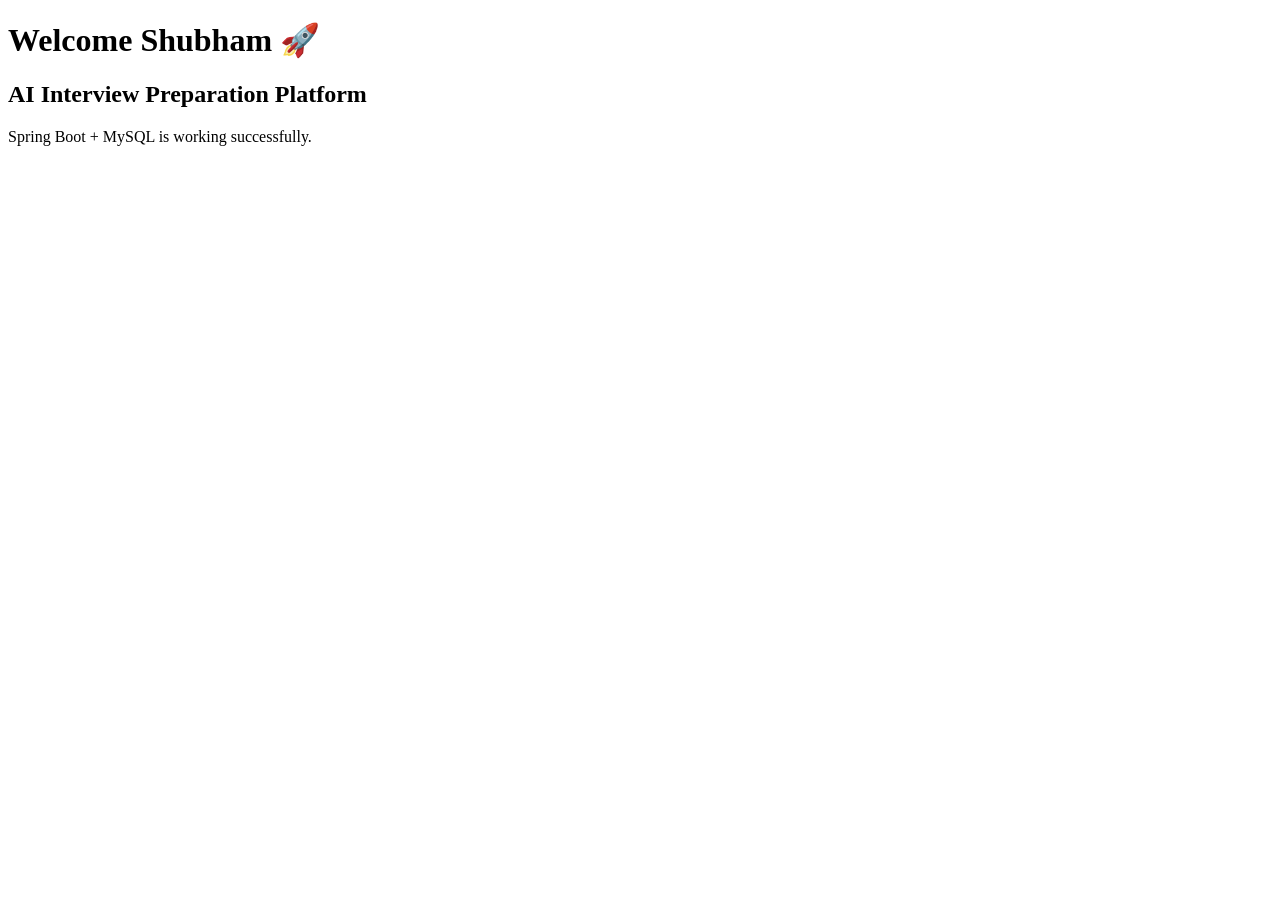
==== src/main/resources/templates/index.html @ f9ff6818 "Phase 0: Initial Spring Boot and MySQL setup" ====
<!DOCTYPE html>
<html>
<head>
    <title>AI Interview Preparation Platform</title>
</head>
<body>

<h1>Welcome Shubham 🚀</h1>

<h2>AI Interview Preparation Platform</h2>

<p>Spring Boot + MySQL is working successfully.</p>

</body>
</html>
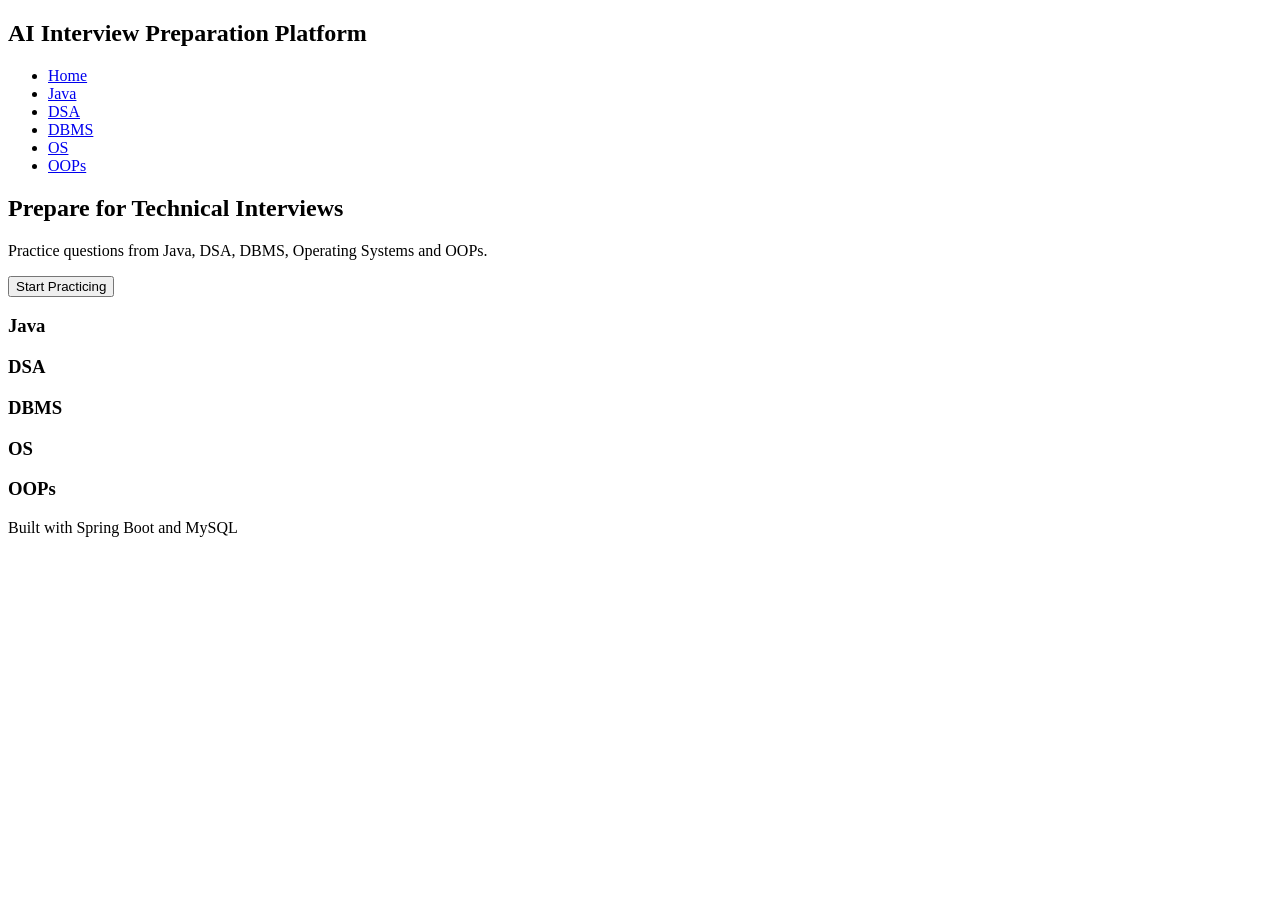
==== commit 099741cf: "Phase 0: Initial Spring Boot and MySQL setup Phase 1: Homepage and category pages completed" ====
--- a/src/main/resources/templates/index.html
+++ b/src/main/resources/templates/index.html
@@ -1,15 +1,65 @@
 <!DOCTYPE html>
-<html>
+<html xmlns:th="http://www.thymeleaf.org">
 <head>
     <title>AI Interview Preparation Platform</title>
+    <link rel="stylesheet" href="/style.css">
 </head>
+
 <body>
 
-<h1>Welcome Shubham 🚀</h1>
+<nav>
+    <h2>AI Interview Preparation Platform</h2>
 
-<h2>AI Interview Preparation Platform</h2>
+    <ul>
+        <li><a href="/">Home</a></li>
+        <li><a href="/java">Java</a></li>
+        <li><a href="/dsa">DSA</a></li>
+        <li><a href="/dbms">DBMS</a></li>
+        <li><a href="/os">OS</a></li>
+        <li><a href="/oops">OOPs</a></li>
+    </ul>
+</nav>
 
-<p>Spring Boot + MySQL is working successfully.</p>
+<section class="hero">
+    <h1>Prepare for Technical Interviews</h1>
+
+    <p>
+        Practice questions from Java, DSA, DBMS,
+        Operating Systems and OOPs.
+    </p>
+
+    <a href="/java">
+        <button>Start Practicing</button>
+    </a>
+</section>
+
+<section class="categories">
+
+    <div class="card">
+        <h3>Java</h3>
+    </div>
+
+    <div class="card">
+        <h3>DSA</h3>
+    </div>
+
+    <div class="card">
+        <h3>DBMS</h3>
+    </div>
+
+    <div class="card">
+        <h3>OS</h3>
+    </div>
+
+    <div class="card">
+        <h3>OOPs</h3>
+    </div>
+
+</section>
+
+<footer>
+    Built with Spring Boot and MySQL
+</footer>
 
 </body>
 </html>
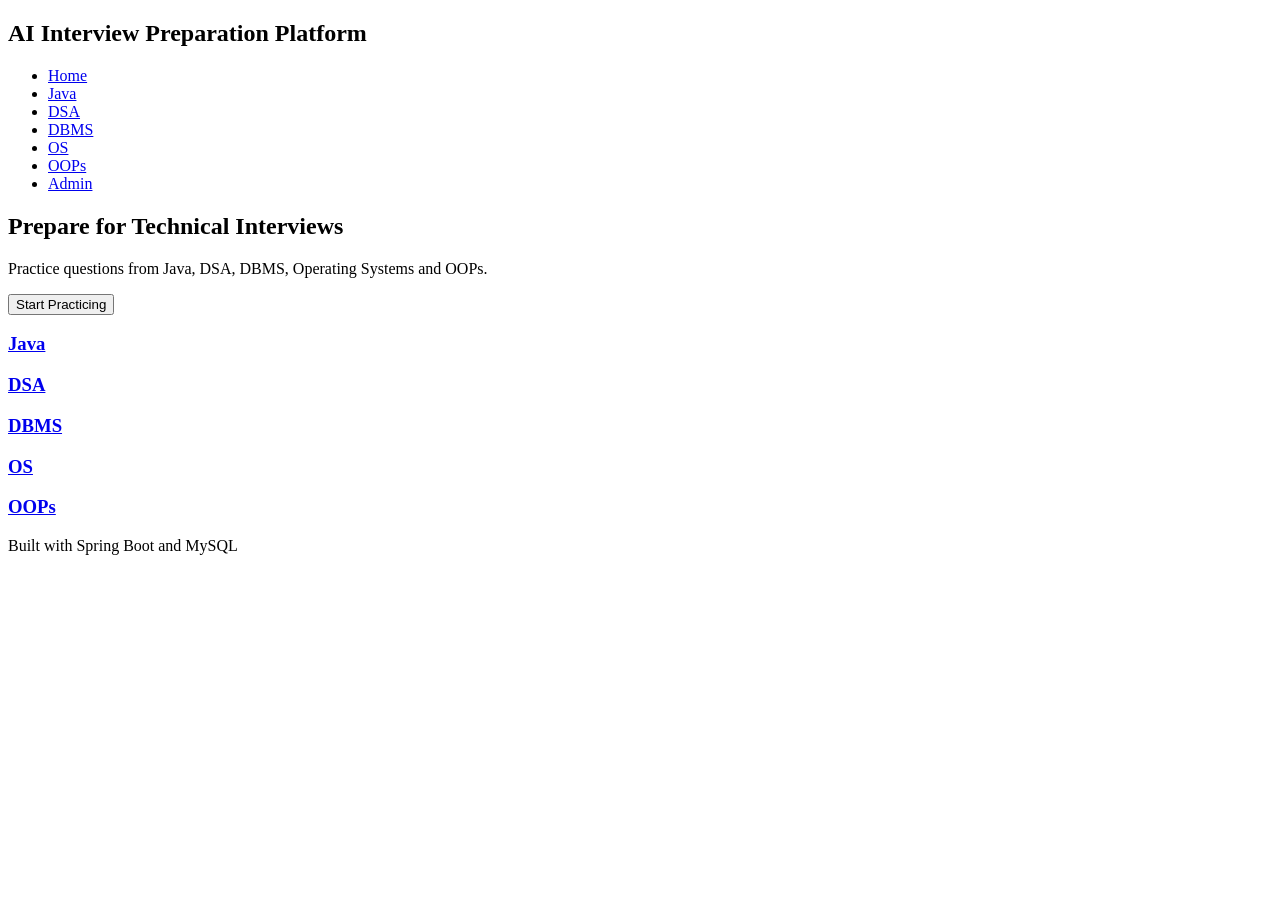
==== commit 0627f351: "Complete Phase 3: Database integration and dynamic question pages" ====
--- a/src/main/resources/templates/index.html
+++ b/src/main/resources/templates/index.html
@@ -2,7 +2,7 @@
 <html xmlns:th="http://www.thymeleaf.org">
 <head>
     <title>AI Interview Preparation Platform</title>
-    <link rel="stylesheet" href="/style.css">
+    <link rel="stylesheet" href="/css/style.css">
 </head>
 
 <body>
@@ -17,6 +17,7 @@
         <li><a href="/dbms">DBMS</a></li>
         <li><a href="/os">OS</a></li>
         <li><a href="/oops">OOPs</a></li>
+        <li><a href="/add-question">Admin</a></li>
     </ul>
 </nav>
 
@@ -28,32 +29,32 @@
         Operating Systems and OOPs.
     </p>
 
-    <a href="/java">
+    <a th:href="@{/subjects}">
         <button>Start Practicing</button>
     </a>
 </section>
 
 <section class="categories">
 
-    <div class="card">
+    <a href="/java" class="card">
         <h3>Java</h3>
-    </div>
+    </a>
 
-    <div class="card">
+    <a href="/dsa" class="card">
         <h3>DSA</h3>
-    </div>
+    </a>
 
-    <div class="card">
+    <a href="/dbms" class="card">
         <h3>DBMS</h3>
-    </div>
+    </a>
 
-    <div class="card">
+    <a href="/os" class="card">
         <h3>OS</h3>
-    </div>
+    </a>
 
-    <div class="card">
+    <a href="/oops" class="card">
         <h3>OOPs</h3>
-    </div>
+    </a>
 
 </section>
 
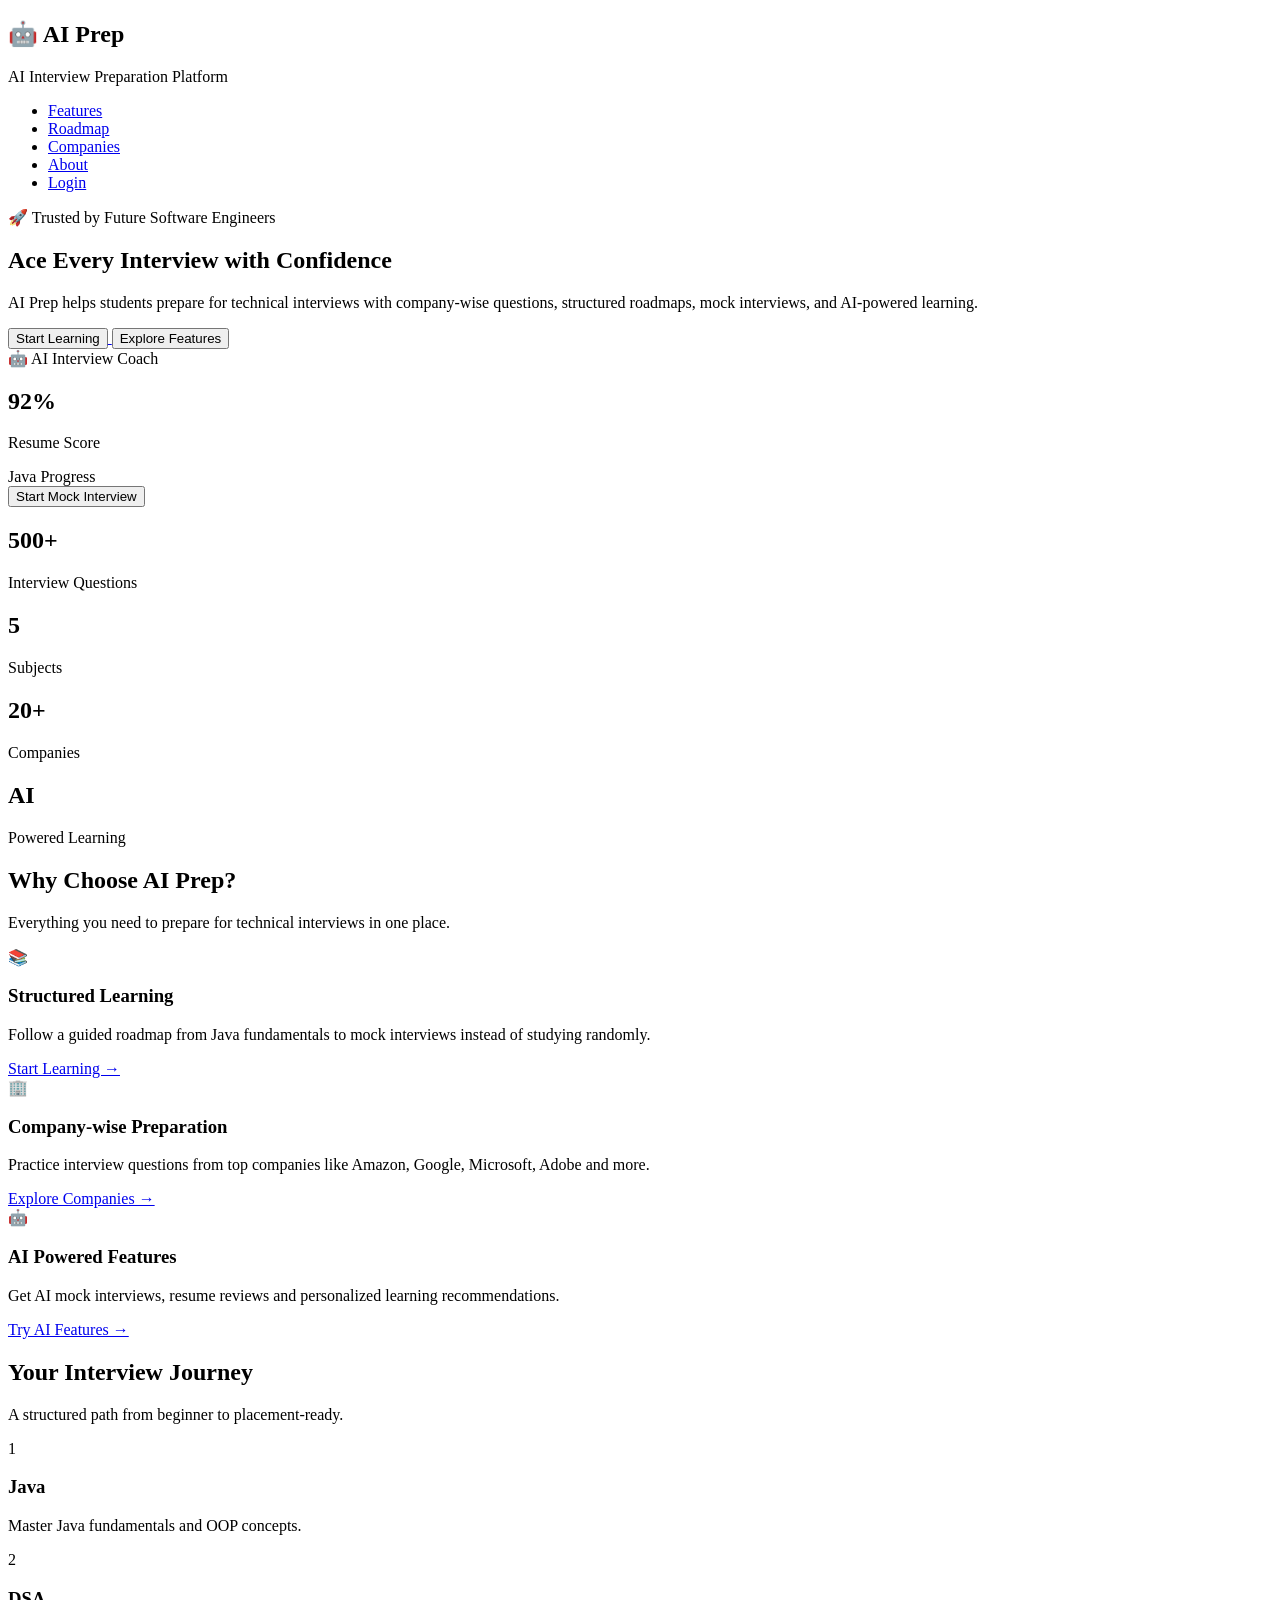
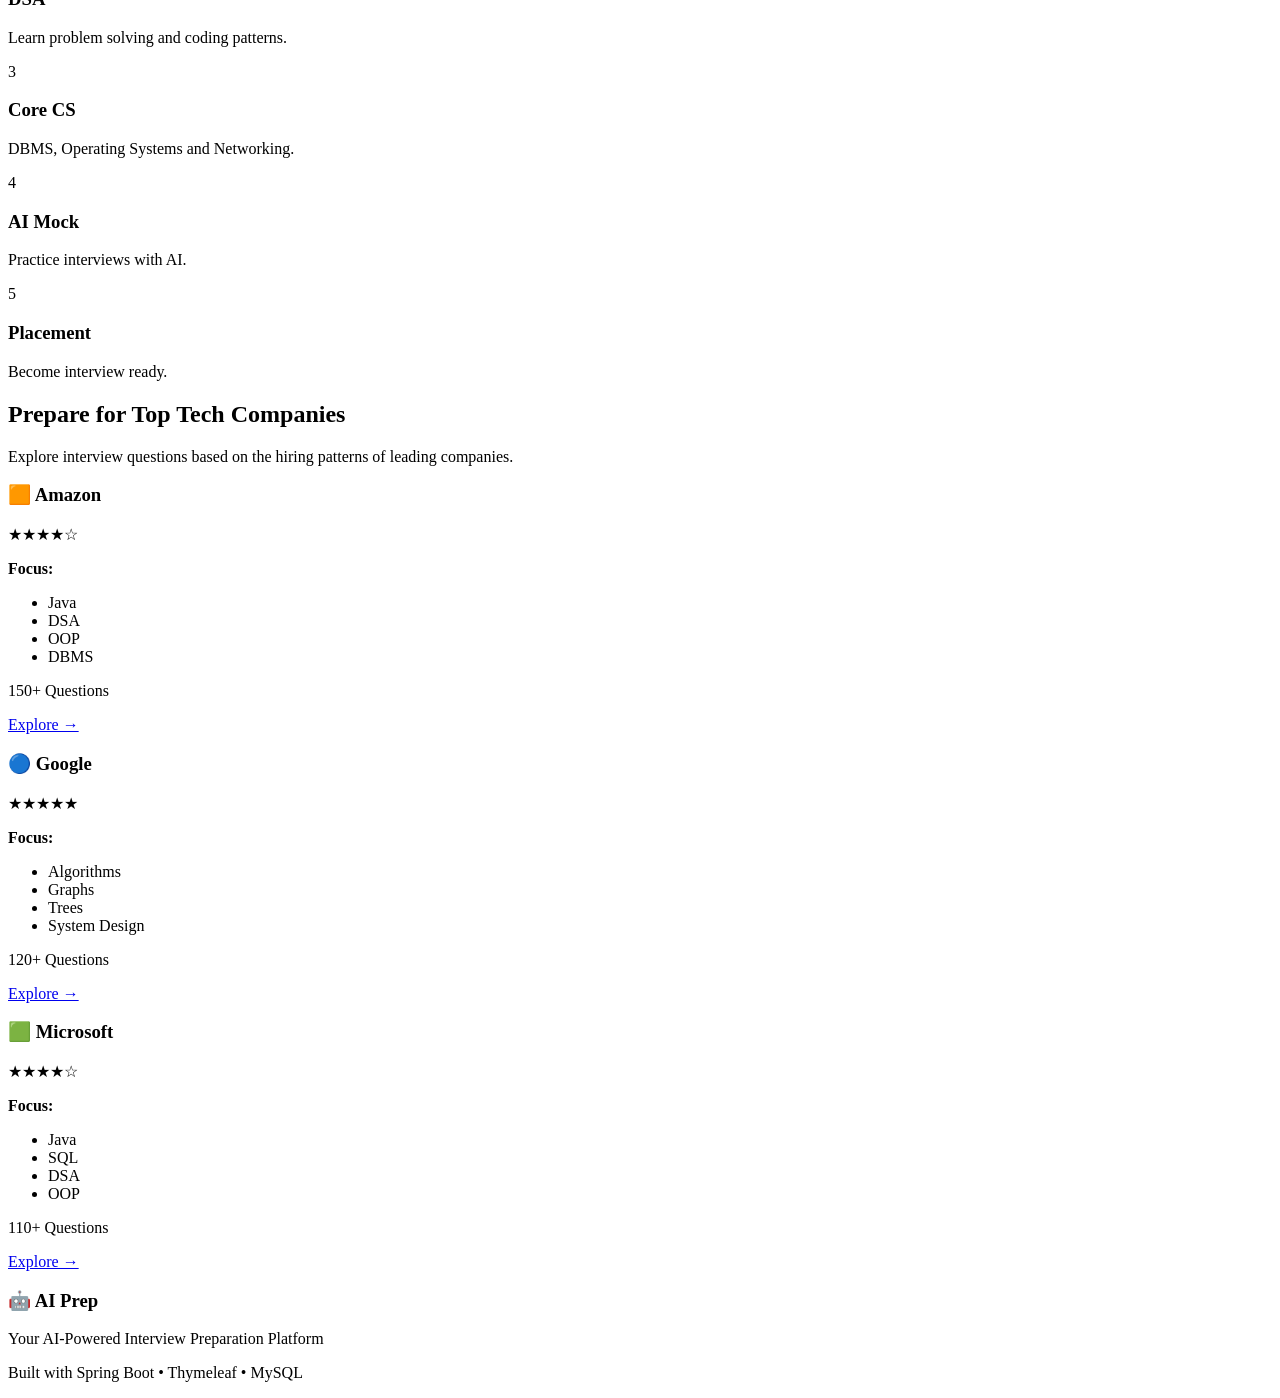
==== commit 8c030e16: "Phase 4: Modern landing page redesign" ====
--- a/src/main/resources/templates/index.html
+++ b/src/main/resources/templates/index.html
@@ -1,66 +1,352 @@
 <!DOCTYPE html>
 <html xmlns:th="http://www.thymeleaf.org">
 <head>
-    <title>AI Interview Preparation Platform</title>
+    <title>AI Prep | Ace Every Interview with Confidence</title>
+    <link rel="preconnect" href="https://fonts.googleapis.com">
+
+    <link rel="preconnect" href="https://fonts.gstatic.com" crossorigin>
+
+    <link href="https://fonts.googleapis.com/css2?family=Inter:wght@300;400;500;600;700;800&display=swap" rel="stylesheet">
     <link rel="stylesheet" href="/css/style.css">
 </head>
 
 <body>
 
-<nav>
-    <h2>AI Interview Preparation Platform</h2>
-
-    <ul>
-        <li><a href="/">Home</a></li>
-        <li><a href="/java">Java</a></li>
-        <li><a href="/dsa">DSA</a></li>
-        <li><a href="/dbms">DBMS</a></li>
-        <li><a href="/os">OS</a></li>
-        <li><a href="/oops">OOPs</a></li>
-        <li><a href="/add-question">Admin</a></li>
+<nav class="navbar">
+
+    <div class="logo">
+        <h2>🤖 AI Prep</h2>
+        <span>AI Interview Preparation Platform</span>
+    </div>
+
+    <ul class="nav-links">
+
+        <li><a href="#features">Features</a></li>
+        <li><a href="#roadmap">Roadmap</a></li>
+        <li><a href="#companies">Companies</a></li>
+        <li><a href="#about">About</a></li>
+
+        <li>
+            <a href="/login" class="login-btn">
+                Login
+            </a>
+        </li>
+
     </ul>
+
 </nav>
 
 <section class="hero">
-    <h1>Prepare for Technical Interviews</h1>
+
+    <div class="hero-left">
+        <div class="hero-badge">
+
+            🚀 Trusted by Future Software Engineers
+
+        </div>
+
+        <h1>
+            Ace Every Interview with Confidence
+        </h1>
+
+        <p>
+
+            AI Prep helps students prepare for technical interviews
+            with company-wise questions, structured roadmaps,
+            mock interviews, and AI-powered learning.
+
+        </p>
+
+        <div class="hero-buttons">
+
+            <a href="/login">
+                <button class="primary-btn">
+                    Start Learning
+                </button>
+            </a>
+
+            <a href="#features">
+                <button class="secondary-btn">
+                    Explore Features
+                </button>
+            </a>
+
+        </div>
+
+    </div>
+
+    <div class="hero-right">
+
+        <div class="hero-placeholder">
+
+            <div class="dashboard-top">
+
+                🤖 AI Interview Coach
+
+            </div>
+
+            <div class="score">
+
+                <h1>92%</h1>
+
+                <p>Resume Score</p>
+
+            </div>
+
+            <div class="progress-box">
+
+                Java Progress
+
+                <div class="progress">
+
+                    <div class="progress-fill"></div>
+
+                </div>
+
+            </div>
+
+            <button class="mock-btn">
+
+                Start Mock Interview
+
+            </button>
+
+        </div>
+
+    </div>
+
+</section>
+<section class="stats">
+
+    <div class="stat-card">
+        <h2>500+</h2>
+        <p>Interview Questions</p>
+    </div>
+
+    <div class="stat-card">
+        <h2>5</h2>
+        <p>Subjects</p>
+    </div>
+
+    <div class="stat-card">
+        <h2>20+</h2>
+        <p>Companies</p>
+    </div>
+
+    <div class="stat-card">
+        <h2>AI</h2>
+        <p>Powered Learning</p>
+    </div>
+
+</section>
+<section id="features" class="features">
+
+    <h2>Why Choose AI Prep?</h2>
+    <p class="section-subtitle">
+        Everything you need to prepare for technical interviews in one place.
+    </p>
+
+    <div class="cards-container">
+
+        <div class="card">
+
+            <div class="card-icon">📚</div>
+
+            <h3>Structured Learning</h3>
+
+            <p>
+                Follow a guided roadmap from Java fundamentals to mock interviews
+                instead of studying randomly.
+            </p>
+
+            <a href="/subjects" class="card-link">
+                Start Learning →
+            </a>
+
+
+        </div>
+
+        <div class="card">
+
+            <div class="card-icon">🏢</div>
+
+            <h3>Company-wise Preparation</h3>
+
+            <p>
+                Practice interview questions from top companies like Amazon,
+                Google, Microsoft, Adobe and more.
+            </p>
+
+            <a href="/companies" class="card-link">
+                Explore Companies →
+            </a>
+
+        </div>
+
+        <div class="card">
+
+            <div class="card-icon">🤖</div>
+
+            <h3>AI Powered Features</h3>
+
+            <p>
+                Get AI mock interviews, resume reviews and personalized
+                learning recommendations.
+            </p>
+
+            <a href="/login" class="card-link">
+                Try AI Features →
+            </a>
+
+        </div>
+
+    </div>
+
+</section>
+<section id="roadmap" class="roadmap">
+
+    <h2>Your Interview Journey</h2>
+
+    <p class="section-subtitle">
+        A structured path from beginner to placement-ready.
+    </p>
+
+    <div class="timeline">
+
+        <div class="timeline-item">
+            <div class="circle">1</div>
+            <h3>Java</h3>
+            <p>Master Java fundamentals and OOP concepts.</p>
+        </div>
+
+        <div class="line"></div>
+
+        <div class="timeline-item">
+            <div class="circle">2</div>
+            <h3>DSA</h3>
+            <p>Learn problem solving and coding patterns.</p>
+        </div>
+
+        <div class="line"></div>
+
+        <div class="timeline-item">
+            <div class="circle">3</div>
+            <h3>Core CS</h3>
+            <p>DBMS, Operating Systems and Networking.</p>
+        </div>
+
+        <div class="line"></div>
+
+        <div class="timeline-item">
+            <div class="circle">4</div>
+            <h3>AI Mock</h3>
+            <p>Practice interviews with AI.</p>
+        </div>
+
+        <div class="line"></div>
+
+        <div class="timeline-item">
+            <div class="circle">5</div>
+            <h3>Placement</h3>
+            <p>Become interview ready.</p>
+        </div>
+
+    </div>
+
+</section>
+<section id="companies" class="companies">
+
+    <h2>Prepare for Top Tech Companies</h2>
+
+    <p class="section-subtitle">
+        Explore interview questions based on the hiring patterns of leading companies.
+    </p>
+
+    <div class="company-grid">
+
+        <div class="company-card">
+
+            <h3>🟧 Amazon</h3>
+
+            <span class="difficulty hard">★★★★☆</span>
+
+            <p><strong>Focus:</strong></p>
+
+            <ul>
+                <li>Java</li>
+                <li>DSA</li>
+                <li>OOP</li>
+                <li>DBMS</li>
+            </ul>
+
+            <p class="question-count">150+ Questions</p>
+
+            <a href="#" class="company-btn">Explore →</a>
+
+        </div>
+
+        <div class="company-card">
+
+            <h3>🔵 Google</h3>
+
+            <span class="difficulty expert">★★★★★</span>
+
+            <p><strong>Focus:</strong></p>
+
+            <ul>
+                <li>Algorithms</li>
+                <li>Graphs</li>
+                <li>Trees</li>
+                <li>System Design</li>
+            </ul>
+
+            <p class="question-count">120+ Questions</p>
+
+            <a href="#" class="company-btn">Explore →</a>
+
+        </div>
+
+        <div class="company-card">
+
+            <h3>🟩 Microsoft</h3>
+
+            <span class="difficulty medium">★★★★☆</span>
+
+            <p><strong>Focus:</strong></p>
+
+            <ul>
+                <li>Java</li>
+                <li>SQL</li>
+                <li>DSA</li>
+                <li>OOP</li>
+            </ul>
+
+            <p class="question-count">110+ Questions</p>
+
+            <a href="#" class="company-btn">Explore →</a>
+
+        </div>
+
+    </div>
+
+</section>
+
+<footer>
+
+    <h3>🤖 AI Prep</h3>
 
     <p>
-        Practice questions from Java, DSA, DBMS,
-        Operating Systems and OOPs.
-    </p>
-
-    <a th:href="@{/subjects}">
-        <button>Start Practicing</button>
-    </a>
-</section>
-
-<section class="categories">
-
-    <a href="/java" class="card">
-        <h3>Java</h3>
-    </a>
-
-    <a href="/dsa" class="card">
-        <h3>DSA</h3>
-    </a>
-
-    <a href="/dbms" class="card">
-        <h3>DBMS</h3>
-    </a>
-
-    <a href="/os" class="card">
-        <h3>OS</h3>
-    </a>
-
-    <a href="/oops" class="card">
-        <h3>OOPs</h3>
-    </a>
-
-</section>
-
-<footer>
-    Built with Spring Boot and MySQL
+
+        Your AI-Powered Interview Preparation Platform
+
+    </p>
+
+    <p>
+
+        Built with Spring Boot • Thymeleaf • MySQL
+
+    </p>
+
 </footer>
-
 </body>
 </html>
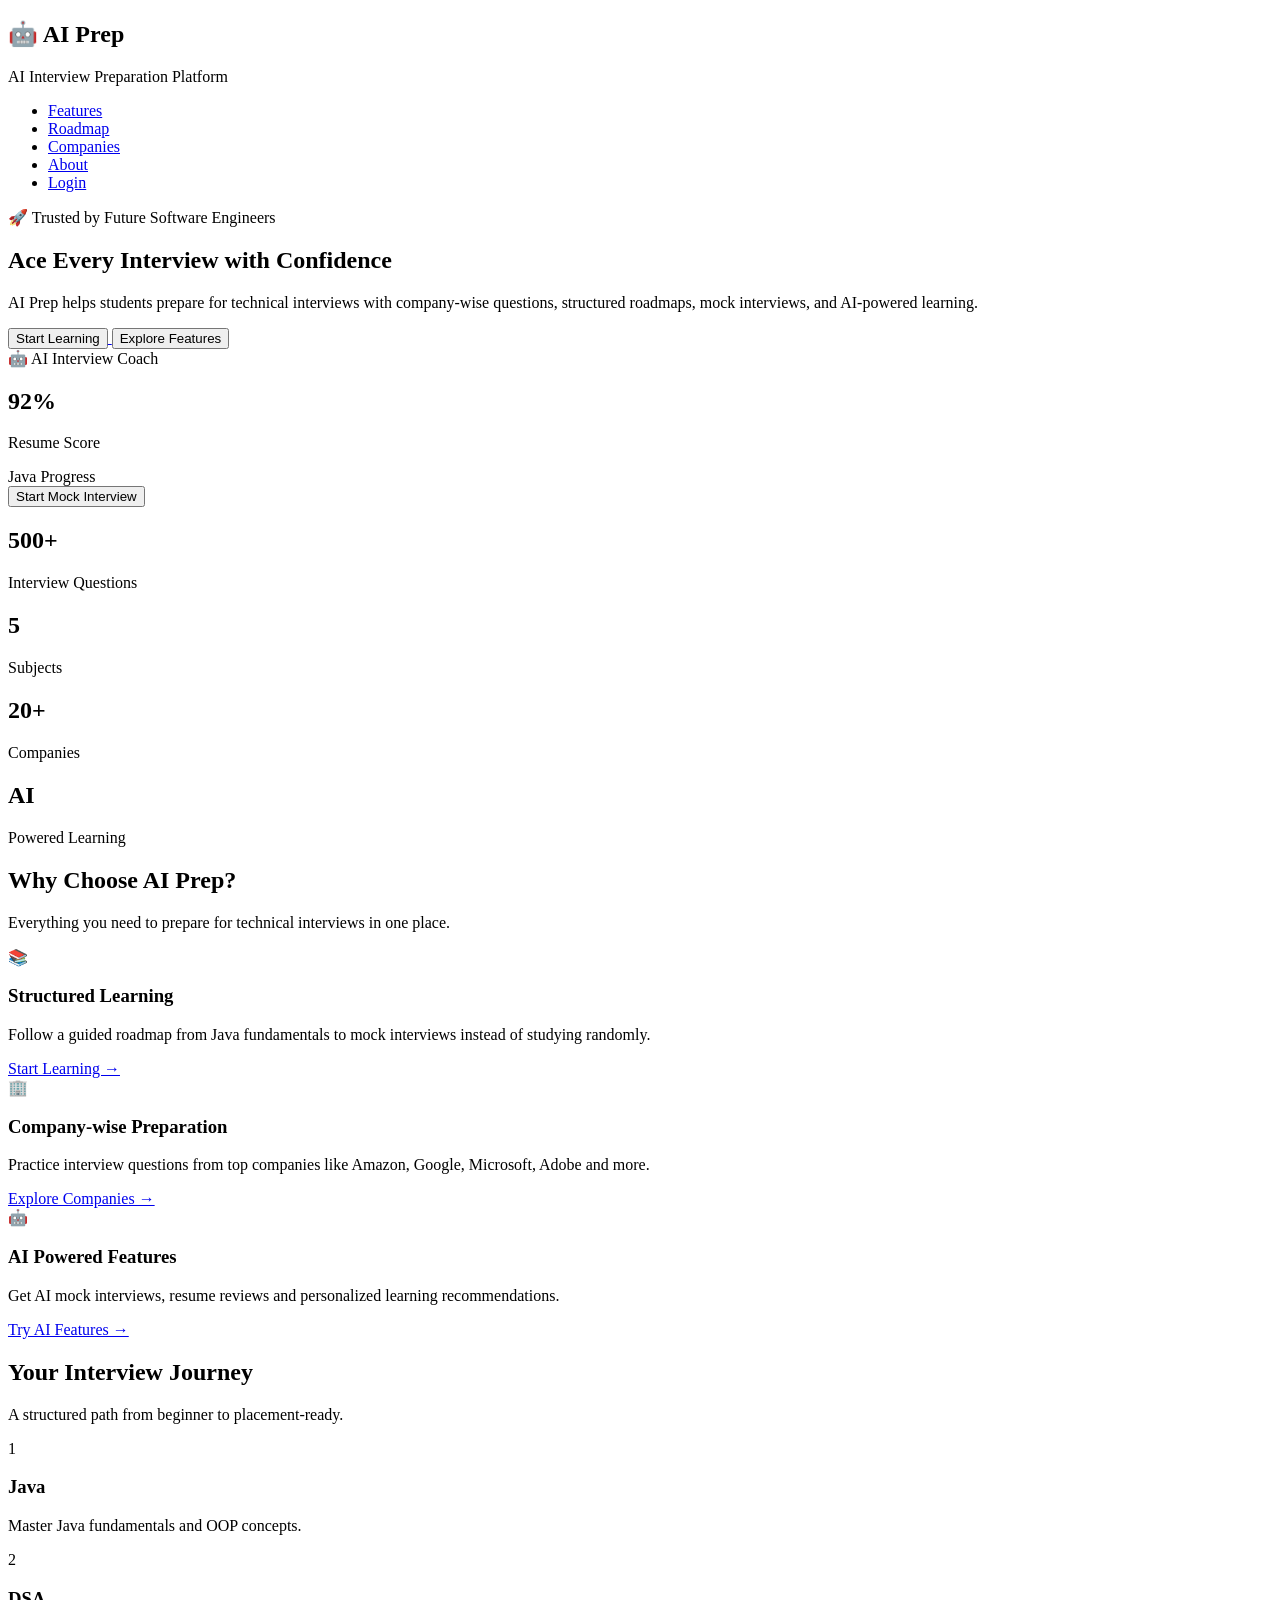
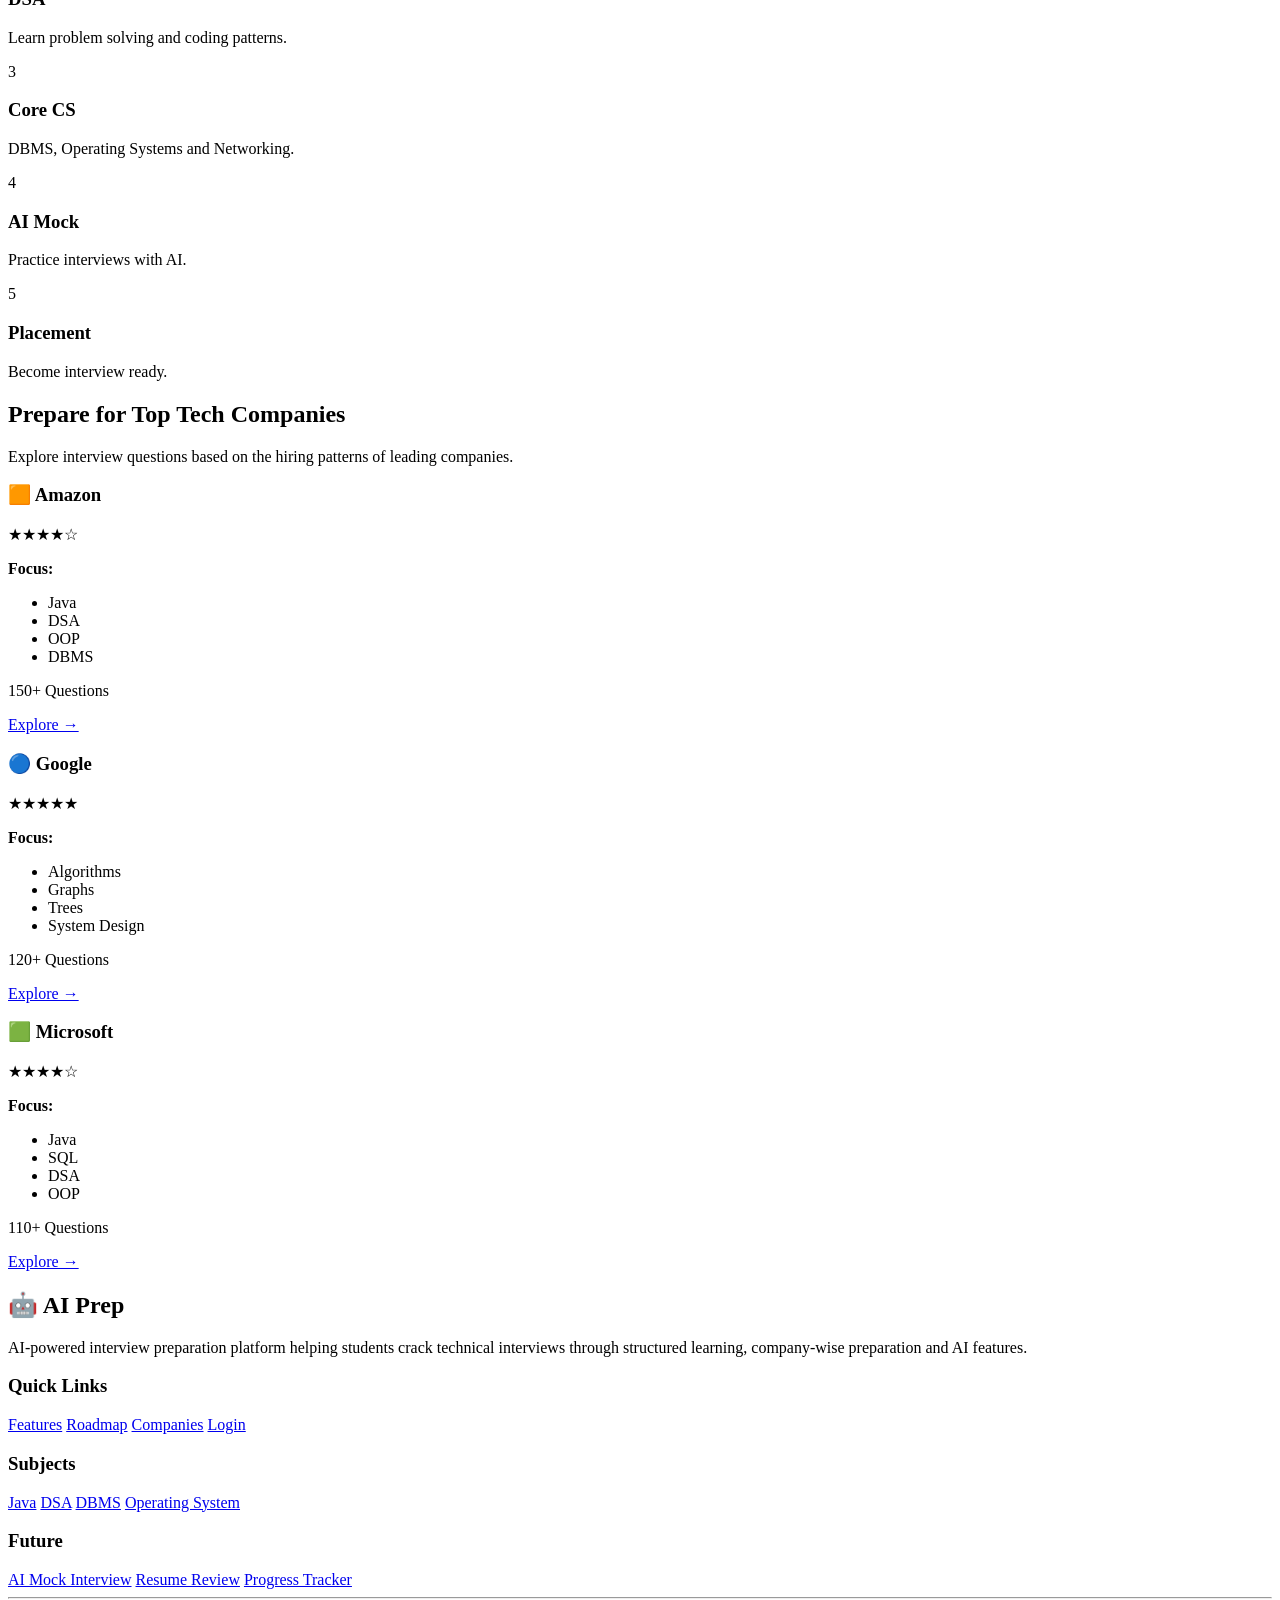
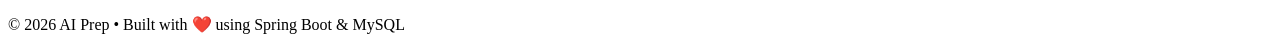
==== commit 2408e5c7: "Add professional footer section" ====
--- a/src/main/resources/templates/index.html
+++ b/src/main/resources/templates/index.html
@@ -333,17 +333,59 @@
 
 <footer>
 
-    <h3>🤖 AI Prep</h3>
-
-    <p>
-
-        Your AI-Powered Interview Preparation Platform
-
-    </p>
-
-    <p>
-
-        Built with Spring Boot • Thymeleaf • MySQL
+    <div class="footer-container">
+
+        <div class="footer-about">
+
+            <h2>🤖 AI Prep</h2>
+
+            <p>
+                AI-powered interview preparation platform helping students
+                crack technical interviews through structured learning,
+                company-wise preparation and AI features.
+            </p>
+
+        </div>
+
+        <div class="footer-links">
+
+            <h3>Quick Links</h3>
+
+            <a href="#features">Features</a>
+            <a href="#roadmap">Roadmap</a>
+            <a href="#companies">Companies</a>
+            <a href="/login">Login</a>
+
+        </div>
+
+        <div class="footer-links">
+
+            <h3>Subjects</h3>
+
+            <a href="/java">Java</a>
+            <a href="/dsa">DSA</a>
+            <a href="/dbms">DBMS</a>
+            <a href="/os">Operating System</a>
+
+        </div>
+
+        <div class="footer-links">
+
+            <h3>Future</h3>
+
+            <a href="#">AI Mock Interview</a>
+            <a href="#">Resume Review</a>
+            <a href="#">Progress Tracker</a>
+
+        </div>
+
+    </div>
+
+    <hr>
+
+    <p class="copyright">
+
+        © 2026 AI Prep • Built with ❤️ using Spring Boot & MySQL
 
     </p>
 
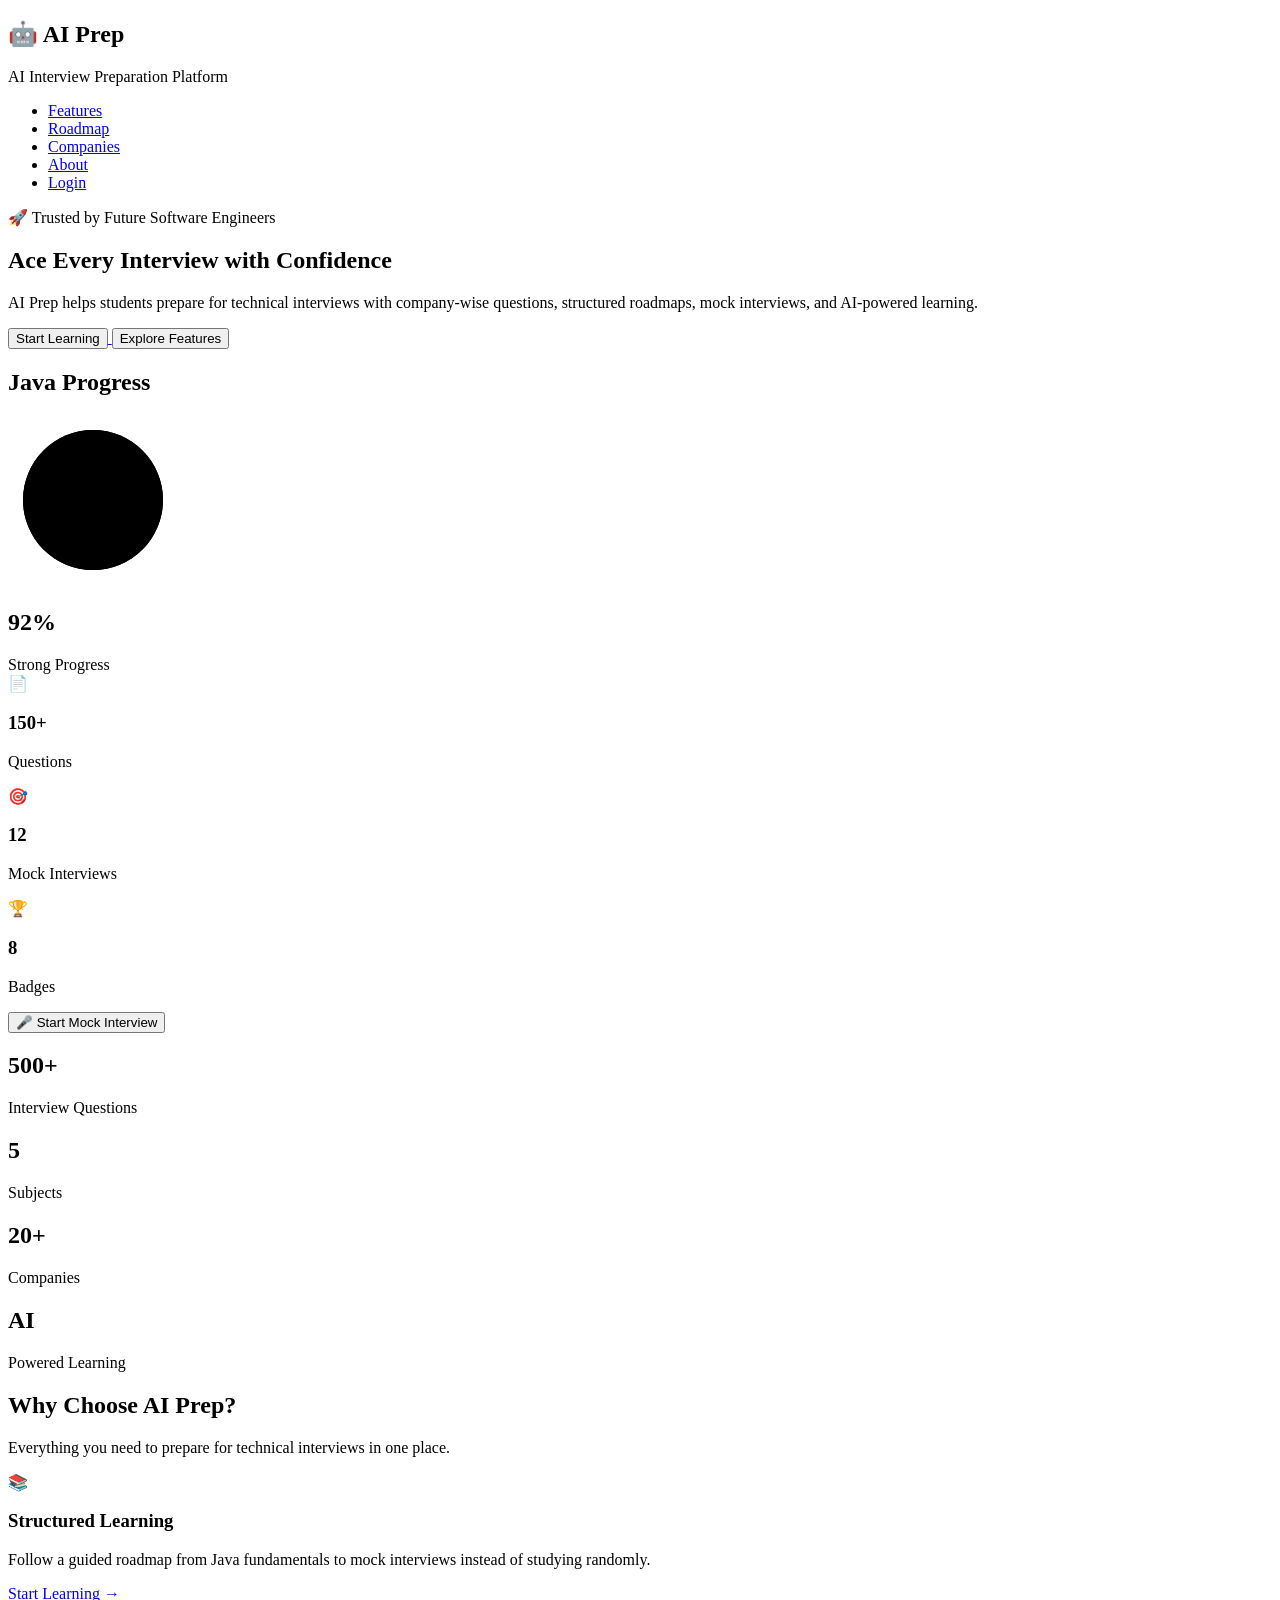
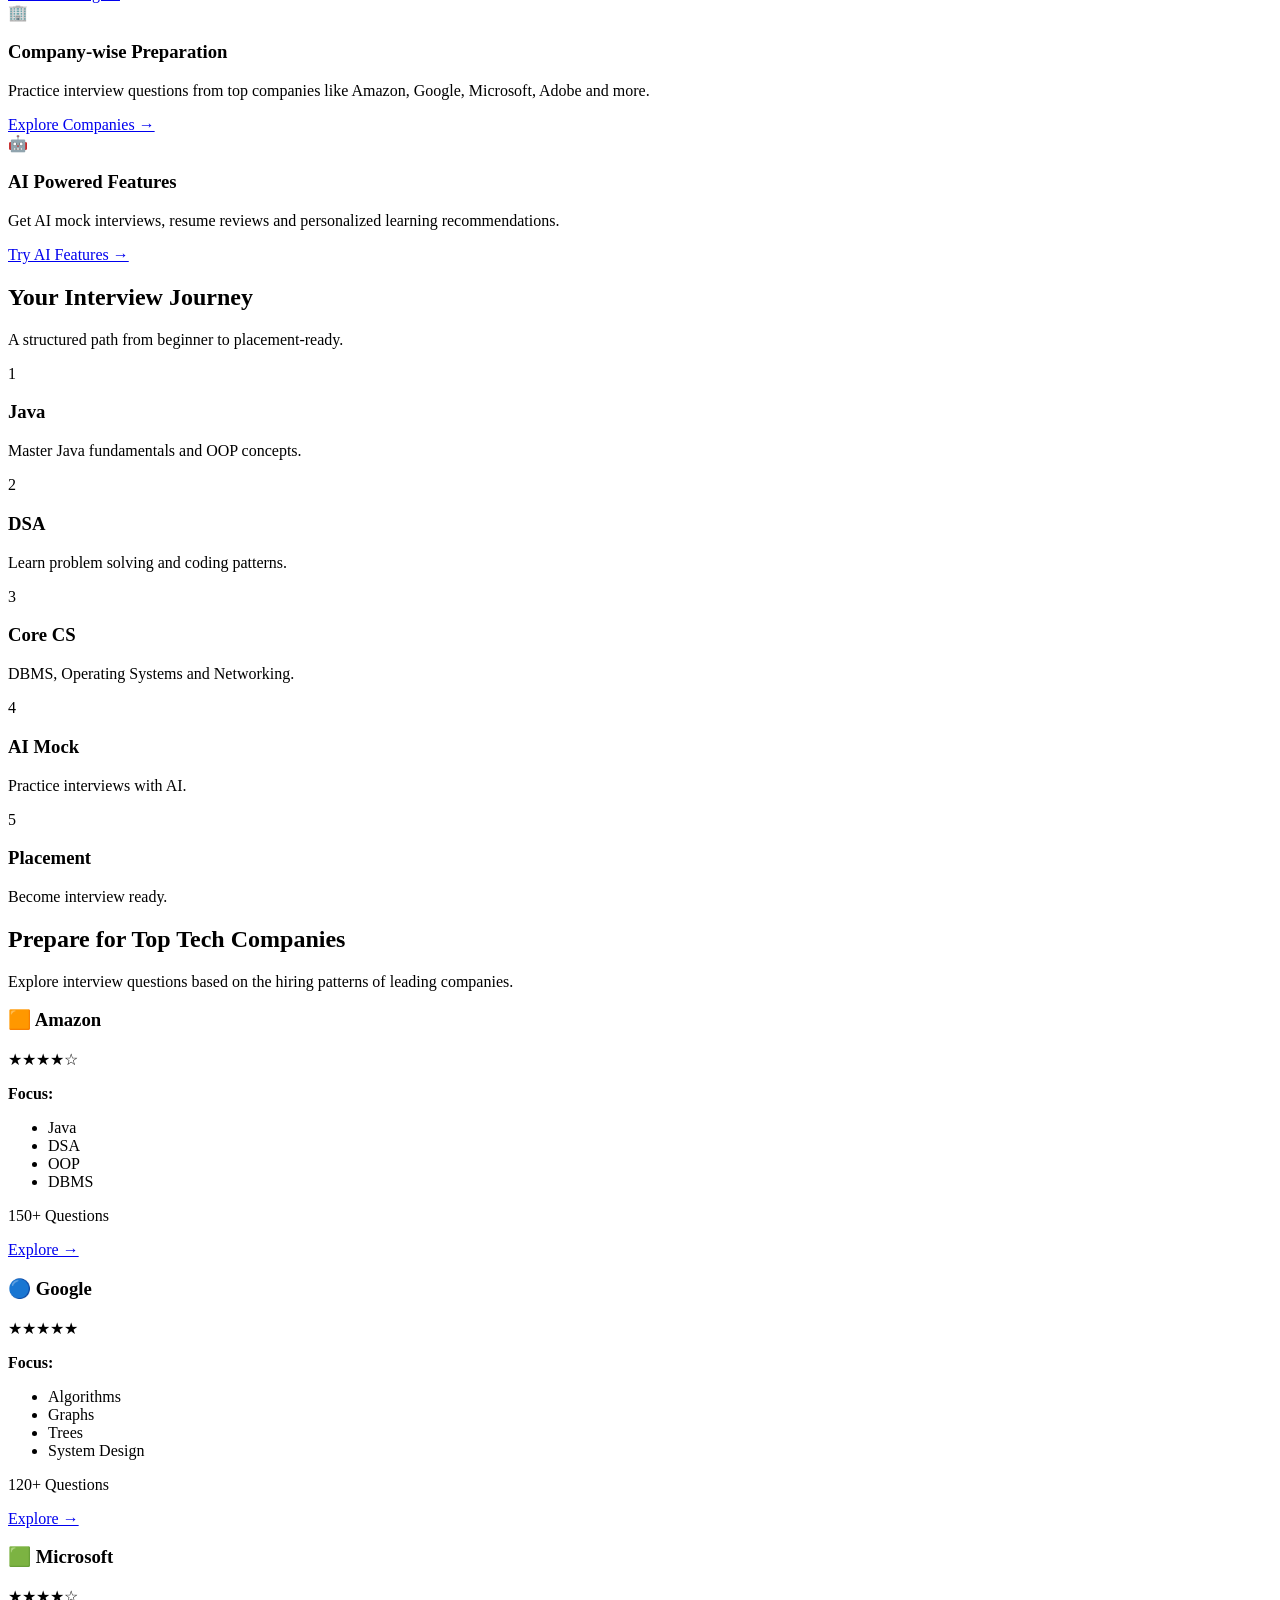
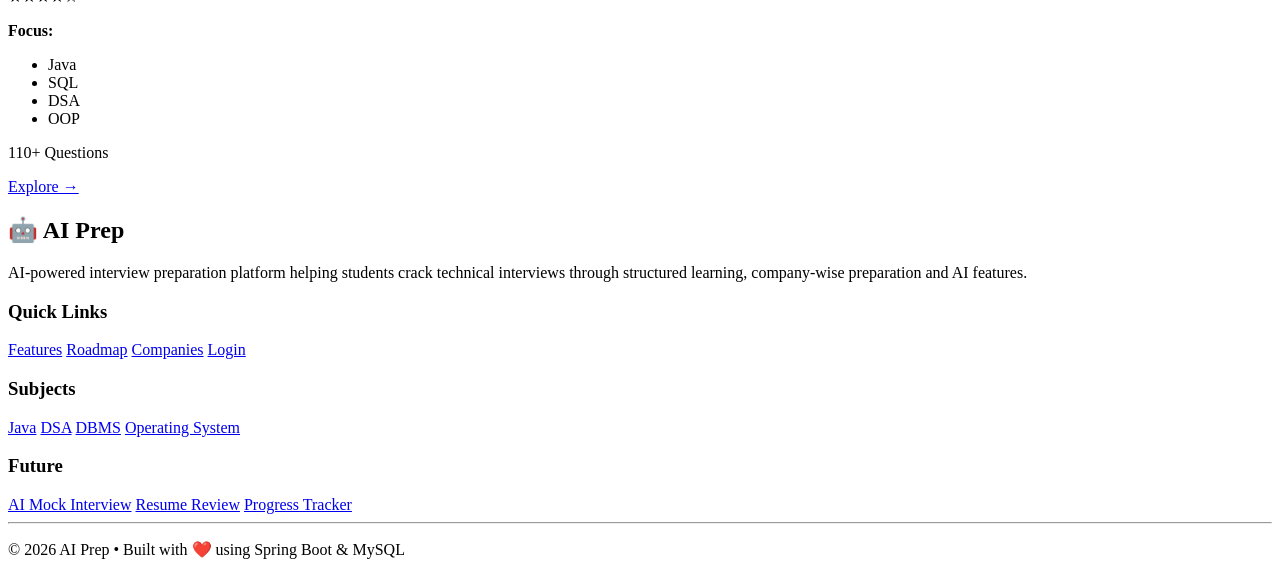
==== commit 63ce9a81: "Create users table for authentication system" ====
--- a/src/main/resources/templates/index.html
+++ b/src/main/resources/templates/index.html
@@ -76,39 +76,87 @@
     </div>
 
     <div class="hero-right">
-
-        <div class="hero-placeholder">
-
-            <div class="dashboard-top">
-
-                🤖 AI Interview Coach
-
+        <div class="hero-bg-circle"></div>
+
+        <div class="dots dots-1"></div>
+
+        <div class="dots dots-2"></div>
+
+        <div class="triangle"></div>
+
+        <div class="hero-dashboard">
+
+            <div class="dashboard-header">
+                <h2>Java Progress</h2>
             </div>
 
-            <div class="score">
-
-                <h1>92%</h1>
-
-                <p>Resume Score</p>
+            <div class="dashboard-content">
+
+                <div class="progress-circle">
+
+                    <svg width="170" height="170">
+
+                        <circle
+                                cx="85"
+                                cy="85"
+                                r="70"
+                                class="circle-bg">
+                        </circle>
+
+                        <circle
+                                cx="85"
+                                cy="85"
+                                r="70"
+                                class="circle-progress">
+                        </circle>
+
+                    </svg>
+
+                    <div class="progress-text">
+                        <h2>92%</h2>
+                        <span>Strong Progress</span>
+                    </div>
+
+                </div>
+
+                <div class="dashboard-stats">
+
+                    <div class="mini-card">
+                        <span class="icon">📄</span>
+
+                        <div>
+                            <h3>150+</h3>
+                            <p>Questions</p>
+                        </div>
+
+                    </div>
+
+                    <div class="mini-card">
+                        <span class="icon">🎯</span>
+
+                        <div>
+                            <h3>12</h3>
+                            <p>Mock Interviews</p>
+                        </div>
+
+                    </div>
+
+                    <div class="mini-card">
+                        <span class="icon">🏆</span>
+
+                        <div>
+                            <h3>8</h3>
+                            <p>Badges</p>
+                        </div>
+
+                    </div>
+
+                </div>
 
             </div>
 
-            <div class="progress-box">
-
-                Java Progress
-
-                <div class="progress">
-
-                    <div class="progress-fill"></div>
-
-                </div>
-
-            </div>
-
             <button class="mock-btn">
-
-                Start Mock Interview
-
+                🎤 Start Mock Interview
             </button>
 
         </div>
